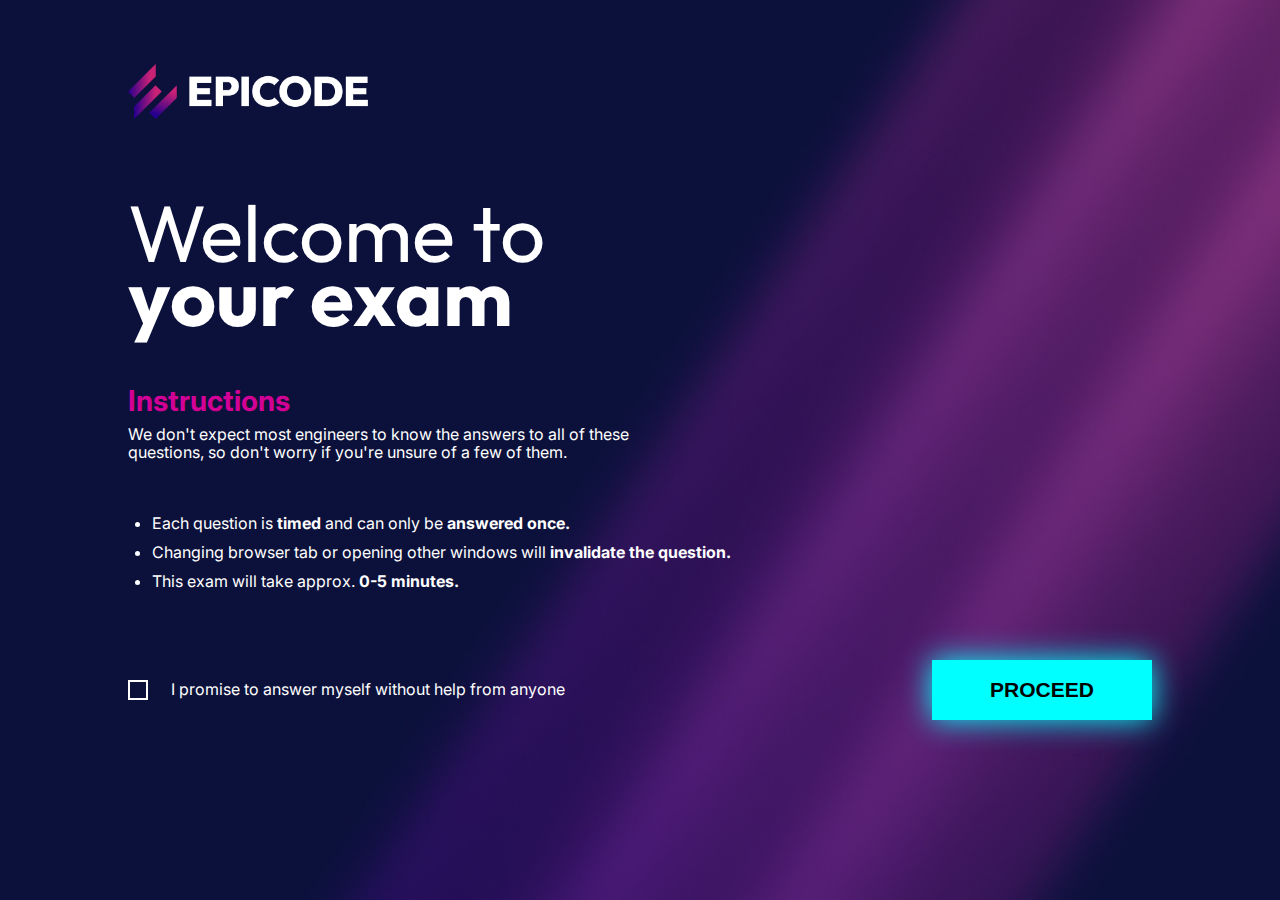
==== index.html @ 9dcff093 "Changes checkbox style" ====
<!DOCTYPE html>
<html lang="en">
	<head>
		<meta charset="UTF-8" />
		<meta name="viewport" content="width=device-width, initial-scale=1.0" />
		<!-- TODO: meta description -->
		<meta name="description" content="" />
		<title>Epicode Benchmark &mdash; Index</title>

		<!-- FONT -->
		<link rel="preconnect" href="https://fonts.googleapis.com" />
		<link rel="preconnect" href="https://fonts.gstatic.com" crossorigin />
		<link
			href="https://fonts.googleapis.com/css2?family=Inter:ital,opsz,wght@0,14..32,100..900;1,14..32,100..900&family=Outfit:wght@100..900&display=swap"
			rel="stylesheet"
		/>

		<!-- RESET CSS -->
		<link rel="stylesheet" href="./assets/style/reset.css" />

		<!-- STYLE -->
		<link rel="stylesheet" href="./assets/style/general.css" />
		<link rel="stylesheet" href="./assets/style/index.css" />
	</head>
	<body>
		<header>
			<img
				class="logo"
				src="./assets/images/epicode_logo.png"
				alt="Epicode Logo"
			/>
		</header>
		<main class="main-container">
			<main>
				<h1 class="title">
					Welcome to
					<div><em>your exam</em></div>
				</h1>
				<h2>
					<strong><em>Instructions</em></strong>
				</h2>
				<p>
					We don't expect most engineers to know the answers to all of these
					<br />
					questions, so don't worry if you're unsure of a few of them.
				</p>
				<ul class="rules">
					<li>
						Each question is
						<em>timed</em>
						and can only be
						<em>answered once.</em>
					</li>
					<li>
						Changing browser tab or opening other windows will
						<em>invalidate the question.</em>
					</li>
					<li>
						This exam will take approx.
						<em>0-5 minutes.</em>
					</li>
				</ul>
				<form action="quiz.html">
					<label class="checkbox" for="answer-myself">
						<input type="checkbox" name="" id="answer-myself" required />
						<span class="checkmark"></span>
						I promise to answer myself without help from anyone
					</label>
					<button class="btn btn--fluo" type="submit">PROCEED</button>
				</form>
			</main>
		</main>
		<footer>&nbsp;</footer>
	</body>
</html>
---- assets/style/general.css ----
/****************************/
/* GENERAL */
/****************************/

body {
	width: 100%;
	height: 100vh;
	padding: 4rem 8rem;
	background-image: url(./../images/bg.jpg);
	background-size: cover;
	font-family: "Inter", sans-serif;
	color: white;
}

em {
	font-weight: bold;
}

strong {
	color: #d20094;
}

p {
}

.hide {
	display: none;
}

/****************************/
/* HEADER */
/****************************/

.logo {
	width: 15rem;
}

.btn {
	width: 220px;
	height: 60px;
	font-size: 21px;
	font-weight: bold;
}

.btn--fluo {
	background-color: #00ffff;
	border: none;
	box-shadow: 0px 0px 30px 0px #00ffff;
}

.btn--hollow {
	background-color: transparent;
	border: 2px solid white;
	color: white;
}
---- assets/style/index.css ----
/****************************/
/* HEADER */
/****************************/

.title {
	font-family: "Outfit";
	font-size: 5rem;
	line-height: 0.8;
	padding-top: 5rem;
	padding-bottom: 3rem;
}

/****************************/
/* MAIN */
/****************************/

h2 {
	font-size: 1.8rem;
	line-height: 1.7;
}

.rules {
	padding-top: 3rem;
	padding-bottom: 4rem;
	font-size: 1rem;
	line-height: 1.8;
	list-style: disc;
	padding-left: 1.5rem;
}

form {
	display: flex;
	align-items: center;
	justify-content: space-between;
}

label {
	margin-right: auto;
	padding: 1rem;
}

button {
	margin-left: auto;
}

main p {
	font-size: 1rem;
	line-height: 1.1;
}

.checkbox input {
	height: 0;
	width: 0;
}

.checkbox {
	display: inline-block;
	position: relative;
	padding-left: 2rem;
	user-select: none;
}

.checkmark {
	position: absolute;
	top: 30%;
	left: 0;
	height: 20px;
	width: 20px;
	border: 2px solid white;
}

.checkbox:hover input ~ .checkmark {
	background-color: rgb(255, 255, 255, 0.5);
}

.checkbox input:checked ~ .checkmark {
	background-color: rgb(255, 255, 255);
}
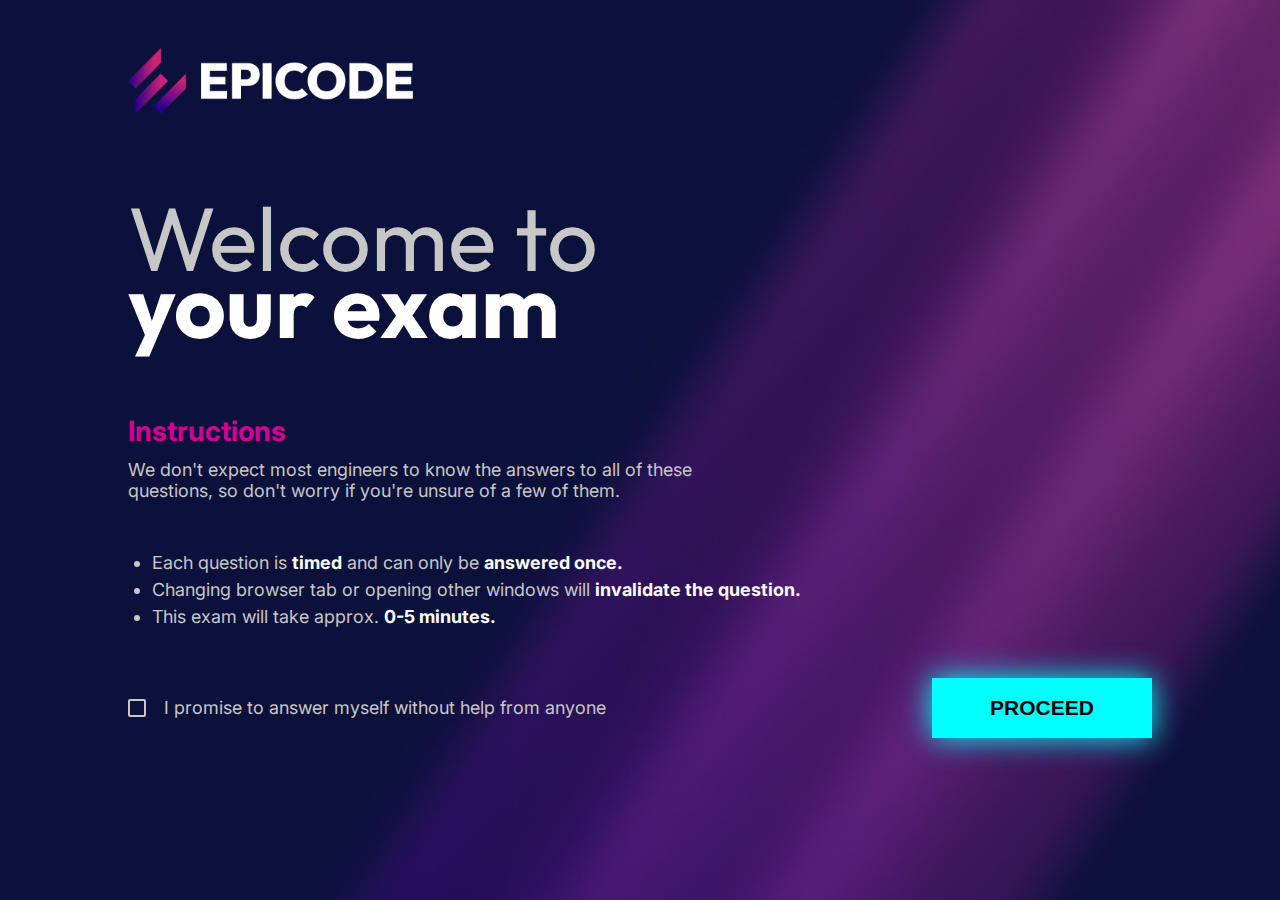
==== commit c786606c: "index css" ====
--- a/index.html
+++ b/index.html
@@ -4,7 +4,10 @@
 		<meta charset="UTF-8" />
 		<meta name="viewport" content="width=device-width, initial-scale=1.0" />
 		<!-- TODO: meta description -->
-		<meta name="description" content="" />
+		<meta
+			name="description"
+			content="Start your exam with Epicode. Read the instructions and confirm that you have completed the exam before proceeding to the quiz."
+		/>
 		<title>Epicode Benchmark &mdash; Index</title>
 
 		<!-- FONT -->
@@ -30,18 +33,18 @@
 				alt="Epicode Logo"
 			/>
 		</header>
-		<main class="main-container">
-			<main>
+		<main>
+			<div>
 				<h1 class="title">
 					Welcome to
-					<div><em>your exam</em></div>
+					<br />
+					<em>your exam</em>
 				</h1>
-				<h2>
-					<strong><em>Instructions</em></strong>
+				<h2 class="instruction-title">
+					<strong>Instructions</strong>
 				</h2>
-				<p>
+				<p class="instruction-description">
 					We don't expect most engineers to know the answers to all of these
-					<br />
 					questions, so don't worry if you're unsure of a few of them.
 				</p>
 				<ul class="rules">
@@ -60,15 +63,22 @@
 						<em>0-5 minutes.</em>
 					</li>
 				</ul>
-				<form action="quiz.html">
-					<label class="checkbox" for="answer-myself">
-						<input type="checkbox" name="" id="answer-myself" required />
-						<span class="checkmark"></span>
-						I promise to answer myself without help from anyone
-					</label>
+				<form action="quiz.html" class="proceed-form">
+					<div class="checkbox-container">
+						<input
+							class="checkbox"
+							type="checkbox"
+							name=""
+							id="answer-myself"
+							required
+						/>
+						<label class="checkbox-label" for="answer-myself">
+							I promise to answer myself without help from anyone
+						</label>
+					</div>
 					<button class="btn btn--fluo" type="submit">PROCEED</button>
 				</form>
-			</main>
+			</div>
 		</main>
 		<footer>&nbsp;</footer>
 	</body>
--- a/assets/style/general.css
+++ b/assets/style/general.css
@@ -1,3 +1,18 @@
+/****************************/
+/* VARIABLES */
+/****************************/
+
+:root {
+	/* COLORS */
+	--text-color: #c7c7c7;
+	--em-color: #fff;
+	--accent-color: #0ff;
+	--second-color: #d20094;
+	--second-color-variation: #900080;
+	/* SIZES */
+	--general-text-size: 1.8rem;
+}
+
 /****************************/
 /* GENERAL */
 /****************************/
@@ -5,22 +20,21 @@
 body {
 	width: 100%;
 	height: 100vh;
-	padding: 4rem 8rem;
+	padding: 4rem 10%;
 	background-image: url(./../images/bg.jpg);
 	background-size: cover;
 	font-family: "Inter", sans-serif;
-	color: white;
+	font-size: var(--general-text-size);
+	color: var(--text-color);
 }
 
 em {
 	font-weight: bold;
+	color: var(--em-color);
 }
 
 strong {
-	color: #d20094;
-}
-
-p {
+	color: var(--second-color);
 }
 
 .hide {
@@ -28,28 +42,51 @@
 }
 
 /****************************/
+/* PAGES LAYOUT */
+/****************************/
+
+body > header {
+	height: 10%;
+	display: flex;
+	align-items: center;
+}
+
+body > main {
+	height: 85%;
+	align-content: center;
+}
+
+body > footer {
+	height: 5%;
+}
+
+/****************************/
 /* HEADER */
 /****************************/
 
 .logo {
-	width: 15rem;
+	height: 80%;
 }
 
+/****************************/
+/* BUTTONS */
+/****************************/
+
 .btn {
-	width: 220px;
-	height: 60px;
-	font-size: 21px;
+	width: 22rem;
+	height: 6rem;
+	font-size: 2.1rem;
 	font-weight: bold;
 }
 
 .btn--fluo {
-	background-color: #00ffff;
+	background-color: var(--accent-color);
 	border: none;
-	box-shadow: 0px 0px 30px 0px #00ffff;
+	box-shadow: 0 0 3rem 0 var(--accent-color);
 }
 
 .btn--hollow {
 	background-color: transparent;
-	border: 2px solid white;
-	color: white;
+	border: 2px solid #fff;
+	color: #fff;
 }
--- a/assets/style/index.css
+++ b/assets/style/index.css
@@ -1,78 +1,87 @@
 /****************************/
-/* HEADER */
+/* TITLE */
 /****************************/
 
 .title {
-	font-family: "Outfit";
-	font-size: 5rem;
-	line-height: 0.8;
-	padding-top: 5rem;
-	padding-bottom: 3rem;
+	font-family: "Outfit", sans-serif;
+	font-size: 9rem;
+	line-height: 0.75;
+	margin-bottom: 6.4rem;
 }
 
 /****************************/
-/* MAIN */
+/* INSTRUCTIONS */
 /****************************/
 
-h2 {
-	font-size: 1.8rem;
-	line-height: 1.7;
+.instruction-title {
+	line-height: 2;
+	font-size: 2.8rem;
 }
 
-.rules {
-	padding-top: 3rem;
-	padding-bottom: 4rem;
-	font-size: 1rem;
-	line-height: 1.8;
-	list-style: disc;
-	padding-left: 1.5rem;
+.instruction-description {
+	width: 60%;
+	margin-bottom: 4.8rem;
 }
 
-form {
+/****************************/
+/* RULES */
+/****************************/
+
+.rules {
+	padding-left: 2.4rem;
+	margin-bottom: 4.8rem;
+}
+
+.rules > li {
+	list-style: disc;
+	font-size: var(--general-text-size);
+	line-height: 1.5;
+}
+
+/****************************/
+/* PROCEED */
+/****************************/
+
+.proceed-form {
 	display: flex;
 	align-items: center;
 	justify-content: space-between;
 }
 
-label {
-	margin-right: auto;
-	padding: 1rem;
+.checkbox-container {
+	display: flex;
+	align-items: center;
 }
 
-button {
-	margin-left: auto;
-}
-
-main p {
-	font-size: 1rem;
-	line-height: 1.1;
-}
-
-.checkbox input {
-	height: 0;
-	width: 0;
+.checkbox-label {
+	display: block;
+	padding: 0.5rem 1.8rem;
 }
 
 .checkbox {
-	display: inline-block;
-	position: relative;
-	padding-left: 2rem;
-	user-select: none;
+	-webkit-appearance: none;
+	appearance: none;
+	background-color: transparent;
+	color: currentColor;
+	width: var(--general-text-size);
+	height: var(--general-text-size);
+	border: 2px solid currentColor;
+	border-radius: 0.15em;
+	display: grid;
+	place-content: center;
 }
 
-.checkmark {
-	position: absolute;
-	top: 30%;
-	left: 0;
-	height: 20px;
-	width: 20px;
-	border: 2px solid white;
+.checkbox::before {
+	content: "";
+	width: calc(var(--general-text-size) * 0.6);
+	height: calc(var(--general-text-size) * 0.6);
+	transform: scale(0);
+	/* transition: 120ms transform ease-in-out; */
+	box-shadow: inset 2rem 2rem var(--accent-color);
 }
 
-.checkbox:hover input ~ .checkmark {
-	background-color: rgb(255, 255, 255, 0.5);
+.checkbox:checked::before {
+	transform: scale(1);
+	transform-origin: bottom left;
+	clip-path: polygon(14% 44%, 0 65%, 50% 100%, 100% 16%, 80% 0%, 43% 62%);
 }
-
-.checkbox input:checked ~ .checkmark {
-	background-color: rgb(255, 255, 255);
-}
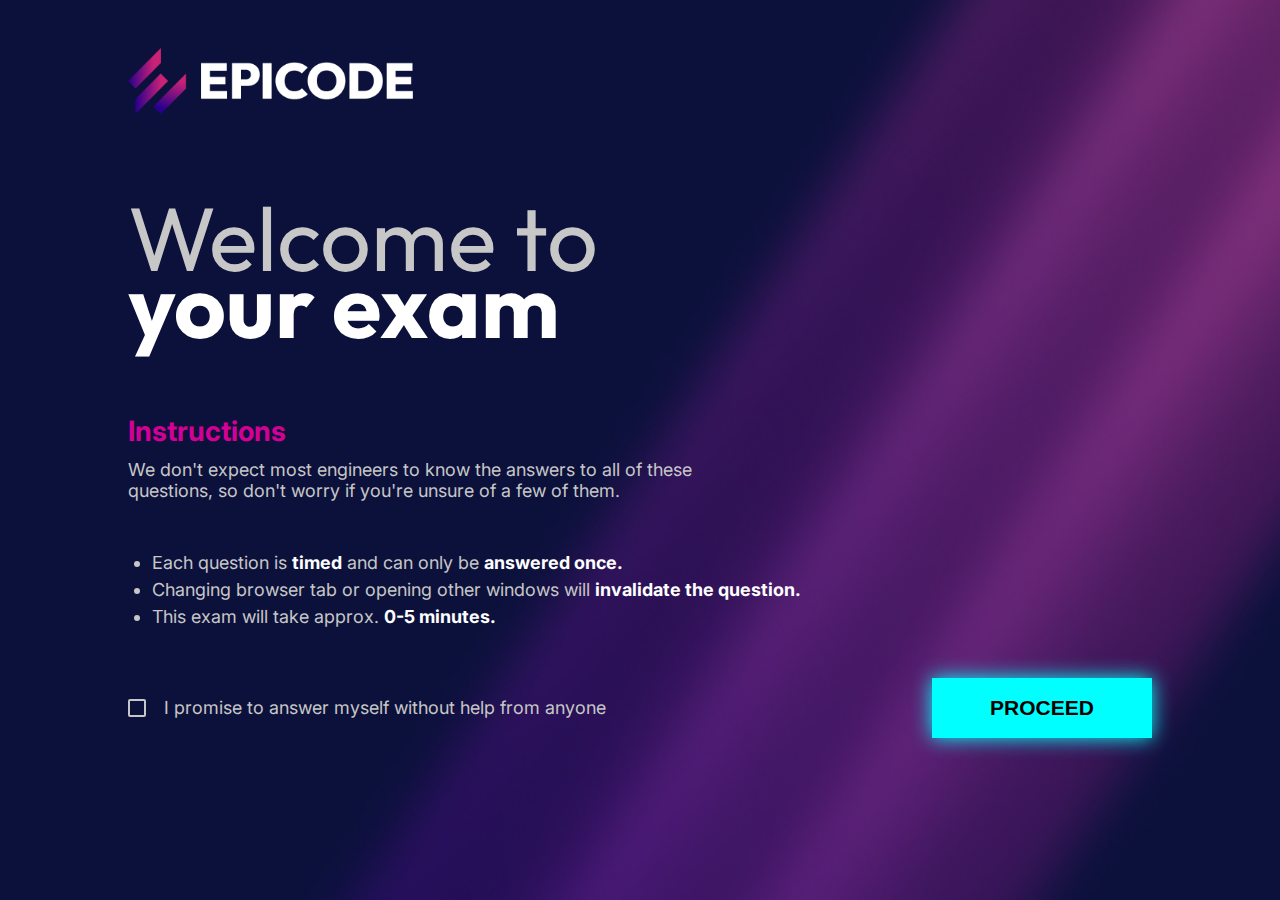
==== commit 42109d13: "modal window" ====
--- a/index.html
+++ b/index.html
@@ -24,6 +24,9 @@
 		<!-- STYLE -->
 		<link rel="stylesheet" href="./assets/style/general.css" />
 		<link rel="stylesheet" href="./assets/style/index.css" />
+		<link rel="stylesheet" href="./assets/style/popup.css" />
+
+		<script type="text/javascript" src="./scripts/index.js" defer></script>
 	</head>
 	<body>
 		<header>
@@ -63,7 +66,7 @@
 						<em>0-5 minutes.</em>
 					</li>
 				</ul>
-				<form action="quiz.html" class="proceed-form">
+				<form id="proceed-form" class="proceed-form">
 					<div class="checkbox-container">
 						<input
 							class="checkbox"
@@ -81,5 +84,14 @@
 			</div>
 		</main>
 		<footer>&nbsp;</footer>
+		<dialog id="popup">
+			<div class="wrapper">
+				<form id="settings">
+					<input type="range" value="5" min="0" max="5" step="1" />
+					<input type="range" value="5" min="0" max="5" step="1" />
+					<button type="submit"></button>
+				</form>
+			</div>
+		</dialog>
 	</body>
 </html>
--- a/assets/style/general.css
+++ b/assets/style/general.css
@@ -38,6 +38,10 @@
 }
 
 .hide {
+	display: none;
+}
+
+.scene.hide {
 	display: none;
 }
 
@@ -82,7 +86,13 @@
 .btn--fluo {
 	background-color: var(--accent-color);
 	border: none;
-	box-shadow: 0 0 3rem 0 var(--accent-color);
+	box-shadow: 0 0 2rem 0 var(--accent-color);
+	transition: all 300ms;
+	transition-timing-function: linear;
+}
+
+.btn--fluo:hover {
+	box-shadow: 0 0 4rem 0 var(--accent-color);
 }
 
 .btn--hollow {
--- a/assets/style/popup.css
+++ b/assets/style/popup.css
@@ -0,0 +1,16 @@
+dialog {
+	inset: 0;
+	margin: auto;
+	background: transparent;
+	border: none;
+}
+
+.wrapper {
+	padding: 2rem;
+	background-color: #00000055;
+}
+
+.wrapper button {
+	width: 2rem;
+	height: 2rem;
+}
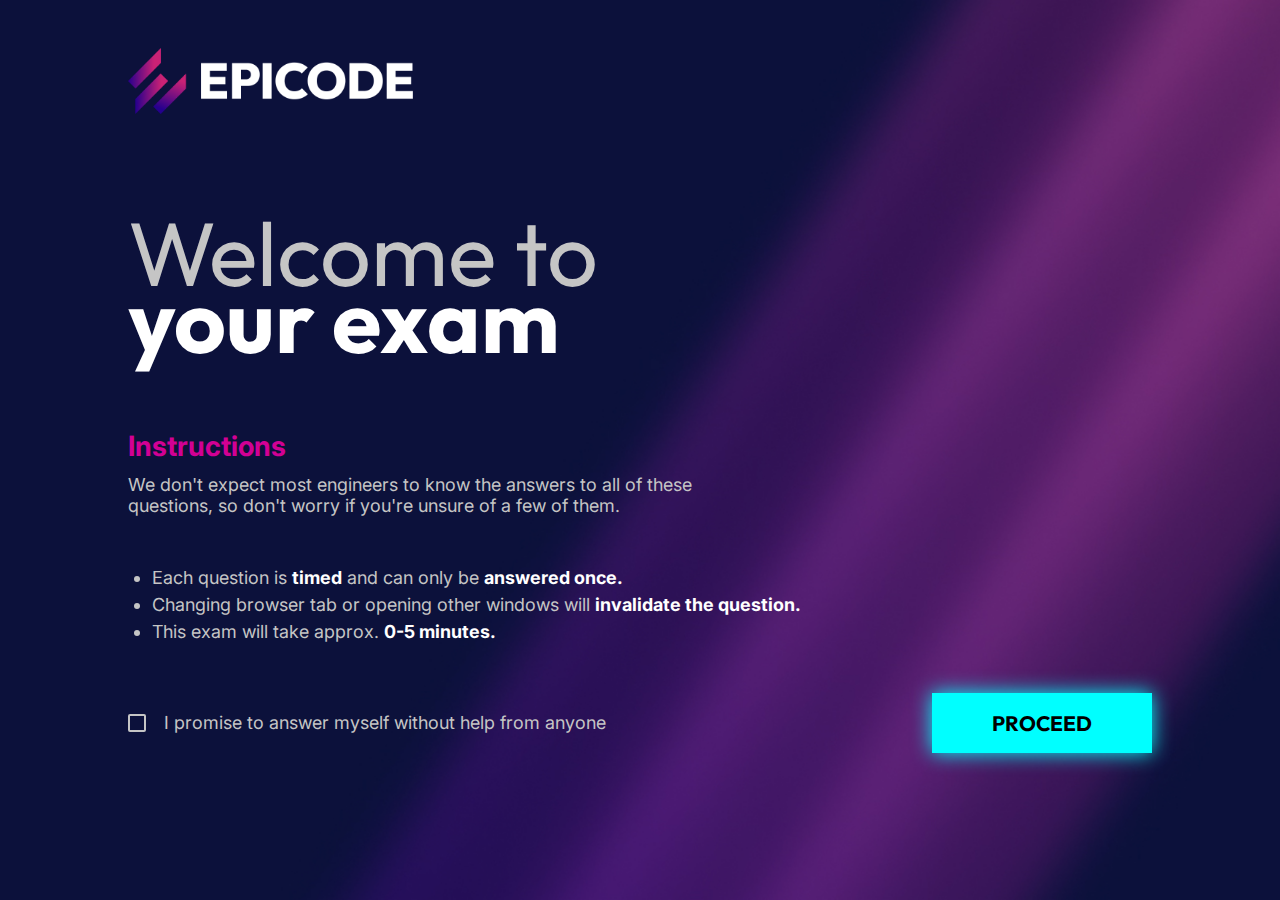
==== commit 251f9f43: "start dialog" ====
--- a/index.html
+++ b/index.html
@@ -86,7 +86,7 @@
 		<footer>&nbsp;</footer>
 		<dialog id="popup">
 			<div class="wrapper">
-				<form id="settings">
+				<form class="" id="settings">
 					<input type="range" value="5" min="0" max="5" step="1" />
 					<input type="range" value="5" min="0" max="5" step="1" />
 					<button type="submit"></button>
--- a/assets/style/general.css
+++ b/assets/style/general.css
@@ -4,9 +4,9 @@
 
 :root {
 	/* COLORS */
-	--text-color: #c7c7c7;
+	--text-color: #c5c5c5;
 	--em-color: #fff;
-	--accent-color: #0ff;
+	--accent-color: #00ffff;
 	--second-color: #d20094;
 	--second-color-variation: #900080;
 	/* SIZES */
@@ -80,7 +80,9 @@
 	width: 22rem;
 	height: 6rem;
 	font-size: 2.1rem;
-	font-weight: bold;
+	font-weight: 700;
+	font-family: "Outfit";
+	cursor: pointer;
 }
 
 .btn--fluo {
@@ -97,6 +99,14 @@
 
 .btn--hollow {
 	background-color: transparent;
+	border: 2px solid #c5c5c5;
+	color: #c5c5c5;
+	transition: all 300ms;
+	transition-timing-function: linear;
+}
+
+.btn--hollow:hover {
+	background-color: rgba(255, 255, 255, 0.15);
+	color: #fff;
 	border: 2px solid #fff;
-	color: #fff;
 }
--- a/assets/style/index.css
+++ b/assets/style/index.css
@@ -7,6 +7,7 @@
 	font-size: 9rem;
 	line-height: 0.75;
 	margin-bottom: 6.4rem;
+	padding-top: 3rem;
 }
 
 /****************************/
--- a/assets/style/popup.css
+++ b/assets/style/popup.css
@@ -8,6 +8,8 @@
 .wrapper {
 	padding: 2rem;
 	background-color: #00000055;
+	display: flex;
+	flex-direction: column;
 }
 
 .wrapper button {
